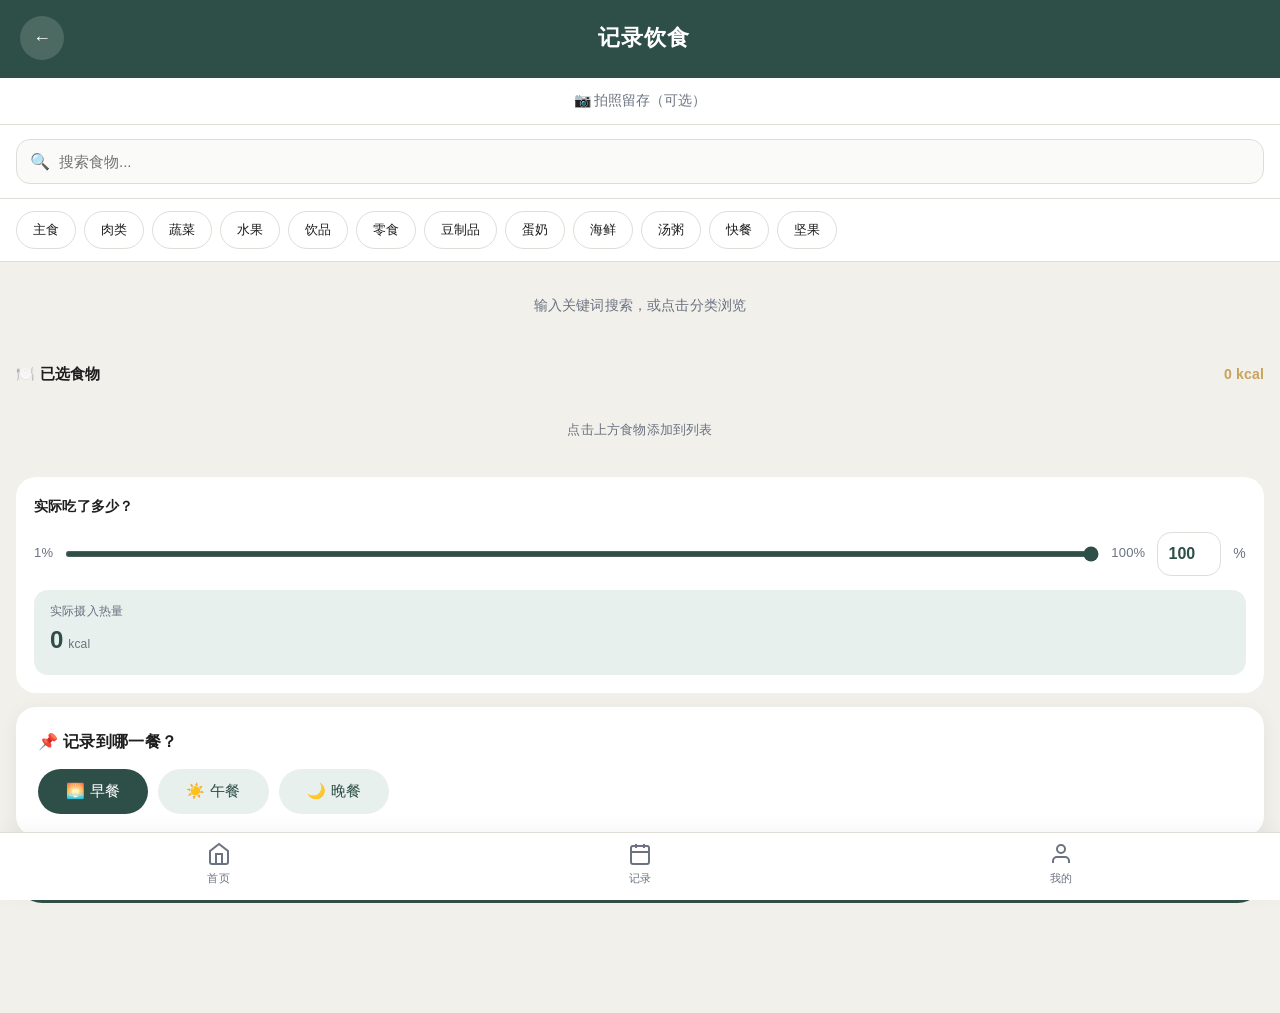
==== camera.html @ d3fd885f "feat: HealthyEats 健康饮食管理 H5 应用 - 个人档案管理（BMR/TDEE/BMI 计算） - 本地食物数据库（200+ 常见中国食物） - 每日热量与营养素追踪 - 智能饮食建" ====
<!DOCTYPE html>
<html lang="zh-CN">
<head>
  <meta charset="UTF-8">
  <meta name="viewport" content="width=device-width, initial-scale=1.0, maximum-scale=1.0, user-scalable=no">
  <title>记录饮食 - HealthyEats</title>
  <link rel="stylesheet" href="css/style.css">
</head>
<body>

<div class="top-bar">
  <div class="top-bar-row">
    <button class="back-btn" onclick="history.back()">←</button>
    <h1>记录饮食</h1>
    <div style="width:36px"></div>
  </div>
</div>

<!-- 拍照留存（折叠） -->
<button class="photo-toggle" id="photo-toggle" onclick="togglePhoto()">📷 拍照留存（可选）</button>
<div class="photo-section" id="photo-section">
  <input type="file" accept="image/jpeg,image/png,image/heic,image/heif,image/webp" capture="environment" id="camera-input" class="camera-input">
  <button class="btn btn-secondary" onclick="document.getElementById('camera-input').click()" style="min-height:44px;">选择照片</button>
  <div id="photo-preview"></div>
</div>

<!-- 搜索栏 -->
<div class="search-section">
  <div class="search-input-wrap">
    <span class="search-icon">🔍</span>
    <input type="text" id="search-input" placeholder="搜索食物..." autocomplete="off">
  </div>
</div>

<!-- 分类标签 -->
<div class="category-pills" id="category-pills"></div>

<!-- 食物搜索结果列表 -->
<div class="food-results" id="food-results"></div>

<!-- 已选食物列表 -->
<div class="selected-section" id="selected-section">
  <div class="selected-header">
    <div class="selected-title">🍽️ 已选食物</div>
    <div class="selected-total" id="selected-total">0 kcal</div>
  </div>
  <div id="selected-list">
    <div class="selected-empty">点击上方食物添加到列表</div>
  </div>
</div>

<!-- 实际摄入百分比 -->
<div class="percent-section" style="margin:14px 16px;">
  <div class="percent-title">实际吃了多少？</div>
  <div class="percent-slider-row">
    <span style="font-size:13px;color:var(--text-secondary)">1%</span>
    <input type="range" min="1" max="100" value="100" class="percent-slider" id="percent-slider">
    <span style="font-size:13px;color:var(--text-secondary)">100%</span>
    <input type="number" min="1" max="100" value="100" class="percent-input-box" id="percent-input">
    <span style="font-size:14px;color:var(--text-secondary)">%</span>
  </div>
  <div class="actual-cal-display">
    <div class="ac-label">实际摄入热量</div>
    <div><span class="ac-val" id="actual-cal-val">0</span> <span class="ac-unit">kcal</span></div>
    <div id="actual-macro-vals" style="font-size:12px;color:var(--text-secondary);margin-top:4px;"></div>
  </div>
</div>

<!-- 餐次选择 -->
<div class="card" style="margin:0 16px 14px;">
  <div class="card-title">📌 记录到哪一餐？</div>
  <div style="display:flex;gap:10px;">
    <button class="btn btn-secondary" id="btn-breakfast" onclick="selectMeal('breakfast')">🌅 早餐</button>
    <button class="btn btn-secondary" id="btn-lunch" onclick="selectMeal('lunch')">☀️ 午餐</button>
    <button class="btn btn-secondary" id="btn-dinner" onclick="selectMeal('dinner')">🌙 晚餐</button>
  </div>
</div>

<div style="padding:0 16px 20px;">
  <button class="btn btn-primary btn-full btn-lg" onclick="saveRecord()">✅ 记录到餐次</button>
</div>

<!-- 底部导航 -->
<nav class="bottom-nav">
  <a href="index.html" class="nav-item" data-page="home">
    <span class="nav-icon"><svg width="24" height="24" viewBox="0 0 24 24" fill="none" stroke="currentColor" stroke-width="2"><path d="M3 9l9-7 9 7v11a2 2 0 0 1-2 2H5a2 2 0 0 1-2-2z"/><polyline points="9 22 9 12 15 12 15 22"/></svg></span>
    <span>首页</span>
  </a>
  <a href="records.html" class="nav-item" data-page="records">
    <span class="nav-icon"><svg width="24" height="24" viewBox="0 0 24 24" fill="none" stroke="currentColor" stroke-width="2"><rect x="3" y="4" width="18" height="18" rx="2" ry="2"/><line x1="16" y1="2" x2="16" y2="6"/><line x1="8" y1="2" x2="8" y2="6"/><line x1="3" y1="10" x2="21" y2="10"/></svg></span>
    <span>记录</span>
  </a>
  <a href="profile.html" class="nav-item" data-page="profile">
    <span class="nav-icon"><svg width="24" height="24" viewBox="0 0 24 24" fill="none" stroke="currentColor" stroke-width="2"><path d="M20 21v-2a4 4 0 0 0-4-4H8a4 4 0 0 0-4 4v2"/><circle cx="12" cy="7" r="4"/></svg></span>
    <span>我的</span>
  </a>
</nav>

<script src="js/app.js"></script>
<script src="js/food-db.js"></script>
<script>
// ===== 状态 =====
let selectedFoods = [];
let currentMeal = getDefaultMealType();
let thumbnailDataUrl = '';
let activeCategory = null;

const urlParams = new URLSearchParams(location.search);
if (urlParams.get('meal')) currentMeal = urlParams.get('meal');

// ===== 拍照 =====
function togglePhoto() {
  const section = document.getElementById('photo-section');
  section.classList.toggle('show');
}

document.getElementById('camera-input').addEventListener('change', async e => {
  const file = e.target.files[0];
  if (!file) return;
  try {
    const dataUrl = await ImageUtil.compressImage(file);
    thumbnailDataUrl = await ImageUtil.makeThumbnail(dataUrl);
    document.getElementById('photo-preview').innerHTML =
      `<img src="${dataUrl}" class="photo-thumb" alt="照片">`;
  } catch (err) {
    UI.showToast(err.message);
  }
  e.target.value = '';
});

// ===== 分类标签 =====
function renderCategories() {
  const cats = FoodDB.getCategories();
  const el = document.getElementById('category-pills');
  el.innerHTML = cats.map(c =>
    `<button class="cat-pill${activeCategory === c ? ' active' : ''}" onclick="selectCategory('${c}')">${c}</button>`
  ).join('');
}

function selectCategory(cat) {
  if (activeCategory === cat) {
    activeCategory = null;
  } else {
    activeCategory = cat;
    document.getElementById('search-input').value = '';
  }
  renderCategories();
  renderFoodList();
}

// ===== 搜索 =====
const searchInput = document.getElementById('search-input');
let searchTimer = null;
searchInput.addEventListener('input', () => {
  clearTimeout(searchTimer);
  searchTimer = setTimeout(() => {
    activeCategory = null;
    renderCategories();
    renderFoodList();
  }, 150);
});

function renderFoodList() {
  const el = document.getElementById('food-results');
  const kw = searchInput.value.trim();
  let items = [];

  if (kw) {
    items = FoodDB.search(kw);
  } else if (activeCategory) {
    items = FoodDB.getByCategory(activeCategory).slice(0, 20);
  } else {
    el.innerHTML = '<div class="empty-results">输入关键词搜索，或点击分类浏览</div>';
    return;
  }

  if (items.length === 0) {
    el.innerHTML = '<div class="empty-results">未找到匹配的食物</div>';
    return;
  }

  el.innerHTML = items.map((item, idx) =>
    `<div class="food-result-item" onclick="addFood(${idx})" data-idx="${idx}">
      <div>
        <div class="food-result-name">${item.name}</div>
        <div class="food-result-meta">${item.category} · ${item.amount}${item.unit}</div>
      </div>
      <div style="display:flex;align-items:center;gap:8px;">
        <div class="food-result-cal">${item.calories} kcal</div>
        <div class="food-result-add">+</div>
      </div>
    </div>`
  ).join('');
  el._items = items;
}

// ===== 添加食物 =====
function addFood(idx) {
  const el = document.getElementById('food-results');
  const item = el._items[idx];
  if (!item) return;
  selectedFoods.push({ ...item, selectedAmount: item.amount });
  renderSelected();
  updateActualDisplay();
  UI.showToast(`已添加 ${item.name}`);
}

// ===== 已选食物列表 =====
function renderSelected() {
  const listEl = document.getElementById('selected-list');
  if (selectedFoods.length === 0) {
    listEl.innerHTML = '<div class="selected-empty">点击上方食物添加到列表</div>';
    document.getElementById('selected-total').textContent = '0 kcal';
    return;
  }

  let totalCal = 0;
  listEl.innerHTML = selectedFoods.map((f, i) => {
    const ratio = f.selectedAmount / f.amount;
    const cal = Math.round(f.calories * ratio);
    totalCal += cal;
    return `<div class="selected-item">
      <div class="selected-item-info">
        <div class="selected-item-name">${f.name}</div>
        <div class="selected-item-cal">${cal} kcal · 蛋白${(f.protein * ratio).toFixed(1)}g</div>
      </div>
      <div class="selected-item-amount">
        <input type="number" value="${f.selectedAmount}" min="1" max="9999"
          onchange="updateAmount(${i}, this.value)" onclick="event.stopPropagation()">
        <span class="unit">${f.unit}</span>
      </div>
      <button class="selected-item-del" onclick="removeFood(${i})">✕</button>
    </div>`;
  }).join('');
  document.getElementById('selected-total').textContent = totalCal + ' kcal';
}

function updateAmount(index, val) {
  const amount = Math.max(1, parseInt(val) || 1);
  selectedFoods[index].selectedAmount = amount;
  renderSelected();
  updateActualDisplay();
}

function removeFood(index) {
  selectedFoods.splice(index, 1);
  renderSelected();
  updateActualDisplay();
}

// ===== 计算总营养 =====
function calcTotalNutrition() {
  const totals = { calories: 0, protein: 0, carbs: 0, fat: 0, fiber: 0 };
  selectedFoods.forEach(f => {
    const ratio = f.selectedAmount / f.amount;
    totals.calories += f.calories * ratio;
    totals.protein += f.protein * ratio;
    totals.carbs += f.carbs * ratio;
    totals.fat += f.fat * ratio;
    totals.fiber += f.fiber * ratio;
  });
  return {
    calories: Math.round(totals.calories),
    protein: Math.round(totals.protein * 10) / 10,
    carbs: Math.round(totals.carbs * 10) / 10,
    fat: Math.round(totals.fat * 10) / 10,
    fiber: Math.round(totals.fiber * 10) / 10
  };
}

// ===== 百分比联动 =====
const slider = document.getElementById('percent-slider');
const percentInput = document.getElementById('percent-input');

function updateActualDisplay() {
  const total = calcTotalNutrition();
  const pct = Math.max(1, Math.min(100, parseInt(percentInput.value) || 100));
  const actual = IntakeCalc.calcActual(total, pct);
  document.getElementById('actual-cal-val').textContent = actual.calories;
  document.getElementById('actual-macro-vals').textContent =
    `碳水 ${actual.carbs}g · 蛋白质 ${actual.protein}g · 脂肪 ${actual.fat}g · 纤维 ${actual.fiber}g`;
}

slider.addEventListener('input', () => { percentInput.value = slider.value; updateActualDisplay(); });
percentInput.addEventListener('input', () => {
  let v = parseInt(percentInput.value) || 1;
  v = Math.max(1, Math.min(100, v));
  slider.value = v; percentInput.value = v;
  updateActualDisplay();
});

// ===== 餐次选择 =====
function selectMeal(meal) {
  currentMeal = meal;
  ['breakfast','lunch','dinner'].forEach(m => {
    document.getElementById('btn-'+m).className = 'btn ' + (m === meal ? 'btn-primary' : 'btn-secondary');
  });
}
selectMeal(currentMeal);

// ===== 保存记录 =====
function saveRecord() {
  if (selectedFoods.length === 0) { UI.showToast('请先添加食物'); return; }

  const total = calcTotalNutrition();
  const pct = Math.max(1, Math.min(100, parseInt(percentInput.value) || 100));
  const actual = IntakeCalc.calcActual(total, pct);

  const foods = selectedFoods.map(f => {
    const ratio = f.selectedAmount / f.amount;
    return {
      name: f.name,
      amount: f.selectedAmount,
      unit: f.unit,
      calories: Math.round(f.calories * ratio),
      protein: Math.round(f.protein * ratio * 10) / 10,
      carbs: Math.round(f.carbs * ratio * 10) / 10,
      fat: Math.round(f.fat * ratio * 10) / 10,
      fiber: Math.round(f.fiber * ratio * 10) / 10
    };
  });

  const record = {
    date: DateUtil.today(),
    mealType: currentMeal,
    foods: foods,
    estimatedCalories: total.calories,
    intakePercent: pct,
    actualCalories: actual.calories,
    actualNutrition: { carbs: actual.carbs, protein: actual.protein, fat: actual.fat, fiber: actual.fiber },
    imagePreview: thumbnailDataUrl,
    timestamp: new Date().toISOString()
  };

  DietLog.addRecord(record);
  UI.showToast(`已记录到${MEAL_NAMES[currentMeal]}！`);
  setTimeout(() => location.href = 'index.html', 1200);
}

// ===== 初始化 =====
renderCategories();
renderFoodList();
</script>
</body>
</html>
---- css/style.css ----
/* ===== CSS 变量 — Starbucks-inspired ===== */
:root {
  --primary: #2D4F47;
  --primary-dark: #1E3932;
  --primary-light: #E8F0ED;
  --accent: #CBA258;
  --accent-light: #F5EFE3;
  --secondary: #CBA258;
  --danger: #C0392B;
  --warning: #E67E22;
  --text-primary: #1E1E1E;
  --text-secondary: #6B7280;
  --bg: #F1F0EB;
  --card: #EDEBE9;
  --card-white: #FFFFFF;
  --border: #E0DDD8;
  --shadow: 0 4px 20px rgba(0,0,0,0.06);
  --radius: 20px;
  --radius-sm: 14px;
}

/* ===== 重置 ===== */
* { margin: 0; padding: 0; box-sizing: border-box; -webkit-tap-highlight-color: transparent; }
html { font-size: 16px; }
body {
  font-family: -apple-system, BlinkMacSystemFont, 'PingFang SC', 'Helvetica Neue', sans-serif;
  background: var(--bg);
  color: var(--text-primary);
  min-height: 100vh;
  padding-bottom: 90px;
  overflow-x: hidden;
  max-width: 100vw;
  font-weight: 300;
  letter-spacing: 0.2px;
  line-height: 1.6;
}

/* ===== 顶部导航 ===== */
.top-bar {
  background: var(--primary);
  color: #fff;
  padding: 16px 20px 18px;
  position: sticky;
  top: 0;
  z-index: 100;
}
.top-bar-row { display: flex; align-items: center; justify-content: space-between; }
.top-bar h1 { font-size: 22px; font-weight: 600; letter-spacing: 1px; }
.top-bar .subtitle { font-size: 12px; opacity: 0.75; margin-top: 3px; font-weight: 300; letter-spacing: 0.5px; }
.back-btn {
  background: rgba(255,255,255,0.15);
  border: none; border-radius: 50%;
  width: 40px; height: 40px;
  display: flex; align-items: center; justify-content: center;
  cursor: pointer; color: #fff; font-size: 18px;
  min-width: 44px; min-height: 44px;
  transition: background 0.2s;
}
.back-btn:active { background: rgba(255,255,255,0.25); }

/* ===== 底部导航 ===== */
.bottom-nav {
  position: fixed; bottom: 0; left: 0; right: 0;
  background: #fff;
  border-top: 1px solid var(--border);
  display: flex; align-items: flex-end; justify-content: space-around;
  z-index: 100;
  padding: 0 8px;
  box-shadow: 0 -4px 20px rgba(0,0,0,0.04);
  height: 68px;
}
.nav-item {
  flex: 1; display: flex; flex-direction: column;
  align-items: center; justify-content: center;
  padding: 10px 0 12px; text-decoration: none;
  color: var(--text-secondary); font-size: 11px; gap: 4px;
  transition: color 0.2s; min-height: 56px;
  border: none; background: none; cursor: pointer;
  font-weight: 400; letter-spacing: 0.3px;
}
.nav-item.active { color: var(--primary); font-weight: 500; }
.nav-item .nav-icon { display: flex; align-items: center; justify-content: center; height: 24px; }
.nav-item .nav-icon svg { width: 24px; height: 24px; }
/* ===== Floating Action Button ===== */
.fab {
  position: fixed;
  right: 20px;
  bottom: 90px;
  width: 56px;
  height: 56px;
  border-radius: 50%;
  background: var(--primary);
  color: #fff;
  display: flex;
  align-items: center;
  justify-content: center;
  box-shadow: 0 6px 24px rgba(45,79,71,0.35);
  z-index: 99;
  text-decoration: none;
  transition: transform 0.2s, box-shadow 0.2s;
}
.fab:hover { transform: scale(1.05); box-shadow: 0 8px 28px rgba(45,79,71,0.45); }
.fab:active { transform: scale(0.95); }
.fab svg { fill: #fff; width: 24px; height: 24px; }

/* ===== Disabled form inputs ===== */
.form-input:disabled,
.form-input[disabled] {
  opacity: 0.8;
  background: #F5F4F1;
  cursor: default;
  border-color: var(--border);
}
.form-input:disabled:focus,
.form-input[disabled]:focus {
  border-color: var(--border);
  background: #F5F4F1;
}

/* ===== 卡片 ===== */
.card {
  background: var(--card-white);
  border-radius: var(--radius);
  padding: 22px;
  box-shadow: var(--shadow);
  margin: 14px 16px;
}
.card-title {
  font-size: 16px; font-weight: 600; margin-bottom: 14px;
  display: flex; align-items: center; gap: 8px;
  letter-spacing: 0.3px;
}

/* ===== 今日热量总览卡片 ===== */
.calorie-overview {
  background: var(--primary);
  border-radius: var(--radius);
  padding: 24px;
  margin: 14px 16px;
  color: #fff;
  box-shadow: 0 8px 32px rgba(30,57,50,0.25);
}
.calorie-overview-title {
  font-size: 14px; opacity: 0.8; margin-bottom: 16px;
  font-weight: 400; letter-spacing: 0.5px;
}
.calorie-three-row { display: flex; justify-content: space-around; margin-bottom: 20px; }
.calorie-cell { text-align: center; }
.calorie-cell .c-val { font-size: 30px; font-weight: 700; line-height: 1; }
.calorie-cell .c-val.over { color: var(--accent); }
.calorie-cell .c-label { font-size: 11px; opacity: 0.7; margin-top: 6px; font-weight: 300; }
.calorie-divider { width: 1px; background: rgba(255,255,255,0.2); }
.calorie-progress-wrap {
  background: rgba(255,255,255,0.15);
  border-radius: 8px; height: 8px; overflow: hidden;
}
.calorie-progress-fill {
  height: 100%; border-radius: 8px;
  background: var(--accent); transition: width 0.5s ease;
}
.calorie-progress-label {
  display: flex; justify-content: space-between;
  font-size: 11px; opacity: 0.7; margin-top: 8px; font-weight: 300;
}

/* ===== 营养素三维行 ===== */
.macro-overview { margin-top: 16px; }
.macro-row {
  display: flex; align-items: center; gap: 12px;
  padding: 10px 0; border-bottom: 1px solid rgba(255,255,255,0.1);
}
.macro-row:last-child { border-bottom: none; }
.macro-name { font-size: 13px; opacity: 0.85; width: 44px; flex-shrink: 0; font-weight: 400; }
.macro-bars { flex: 1; }
.macro-bar-bg { background: rgba(255,255,255,0.15); border-radius: 4px; height: 6px; overflow: hidden; }
.macro-bar-fill { height: 100%; border-radius: 4px; background: var(--accent); transition: width 0.5s; }
.macro-vals { font-size: 11px; opacity: 0.75; display: flex; gap: 8px; margin-top: 4px; font-weight: 300; }
.macro-remain { color: #A8E6CF; }
.macro-remain.over { color: var(--accent); }

/* ===== 餐次卡片 ===== */
.meal-card {
  background: var(--card-white);
  border-radius: var(--radius);
  padding: 18px 20px;
  margin: 0 16px 12px;
  box-shadow: var(--shadow);
}
.meal-card-header {
  display: flex; justify-content: space-between; align-items: center; margin-bottom: 12px;
}
.meal-card-title { font-size: 16px; font-weight: 600; display: flex; align-items: center; gap: 8px; }
.meal-card-cal { font-size: 13px; color: var(--accent); font-weight: 500; }
.meal-progress-row { display: flex; align-items: center; gap: 8px; margin-bottom: 8px; }
.meal-progress-row:last-child { margin-bottom: 0; }
.m-label { font-size: 12px; color: var(--text-secondary); width: 36px; flex-shrink: 0; }
.progress-bar { flex: 1; height: 6px; background: #F0EDE8; border-radius: 4px; overflow: hidden; }
.progress-fill { height: 100%; border-radius: 4px; transition: width 0.5s; }
.m-val { font-size: 11px; color: var(--text-secondary); width: 68px; text-align: right; flex-shrink: 0; }
.meal-add-btn {
  width: 100%; margin-top: 12px; padding: 11px;
  background: var(--primary-light); color: var(--primary);
  border: none; border-radius: 24px;
  font-size: 13px; font-weight: 500; cursor: pointer;
  min-height: 44px; display: flex; align-items: center; justify-content: center; gap: 6px;
  transition: background 0.2s;
}
.meal-add-btn:active { background: #D4E8E0; }

/* ===== 按钮 ===== */
.btn {
  display: inline-flex; align-items: center; justify-content: center; gap: 8px;
  border: none; border-radius: 24px;
  padding: 13px 28px; font-size: 15px; font-weight: 500;
  cursor: pointer; transition: all 0.2s; text-decoration: none;
  min-height: 44px; letter-spacing: 0.3px;
}
.btn-primary { background: var(--primary); color: #fff; }
.btn-primary:active { background: var(--primary-dark); transform: scale(0.98); }
.btn-secondary { background: var(--primary-light); color: var(--primary); }
.btn-secondary:active { background: #D4E8E0; }
.btn-danger { background: #FEE2E2; color: var(--danger); }
.btn-outline { background: none; border: 1.5px solid var(--primary); color: var(--primary); }
.btn-full { width: 100%; }
.btn-lg { padding: 16px 28px; font-size: 16px; border-radius: 28px; }

/* ===== 表单 ===== */
.form-group { margin-bottom: 18px; }
.form-label { font-size: 14px; color: var(--text-secondary); margin-bottom: 8px; display: block; font-weight: 400; }
.form-input {
  width: 100%; border: 1.5px solid var(--border);
  border-radius: var(--radius-sm); padding: 13px 16px;
  font-size: 15px; color: var(--text-primary); background: #FAFAF8;
  outline: none; transition: border-color 0.2s; min-height: 44px;
}
.form-input:focus { border-color: var(--primary); background: #fff; }
.form-error { font-size: 12px; color: var(--danger); margin-top: 4px; display: none; }
.form-error.show { display: block; }
.form-row { display: flex; gap: 12px; }
.form-row .form-group { flex: 1; }
select.form-input {
  appearance: none;
  background-image: url("data:image/svg+xml,%3Csvg xmlns='http://www.w3.org/2000/svg' width='12' height='8' viewBox='0 0 12 8'%3E%3Cpath d='M1 1l5 5 5-5' stroke='%236B7280' fill='none' stroke-width='1.5'/%3E%3C/svg%3E");
  background-repeat: no-repeat; background-position: right 16px center;
  background-color: #FAFAF8;
}

/* ===== 标签 ===== */
.tag { display: inline-flex; align-items: center; padding: 4px 12px; border-radius: 20px; font-size: 12px; font-weight: 500; }
.tag-green { background: var(--primary-light); color: var(--primary); }
.tag-orange { background: var(--accent-light); color: #8B6914; }
.tag-red { background: #FEE2E2; color: var(--danger); }
.tag-blue { background: #E3F2FD; color: #1976D2; }

/* ===== 空状态 ===== */
.empty-state { display: flex; flex-direction: column; align-items: center; padding: 50px 20px; color: var(--text-secondary); gap: 12px; }
.empty-icon { font-size: 48px; }
.empty-state p { font-size: 14px; text-align: center; line-height: 1.6; }

/* ===== 分割线 ===== */
.divider { height: 1px; background: var(--border); margin: 16px 0; }

/* ===== 百分比输入 ===== */
.percent-section { background: var(--card-white); border-radius: var(--radius); padding: 18px; margin-bottom: 14px; }
.percent-title { font-size: 14px; font-weight: 600; margin-bottom: 14px; }
.percent-slider-row { display: flex; align-items: center; gap: 12px; }
.percent-slider { flex: 1; height: 6px; accent-color: var(--primary); }
.percent-input-box {
  width: 64px; text-align: center; border: 1.5px solid var(--border);
  border-radius: var(--radius-sm); padding: 8px 4px; font-size: 16px; font-weight: 600;
  color: var(--primary); min-height: 44px;
}
.actual-cal-display {
  margin-top: 14px; padding: 12px 16px;
  background: var(--primary-light); border-radius: var(--radius-sm);
}
.actual-cal-display .ac-label { font-size: 12px; color: var(--text-secondary); }
.actual-cal-display .ac-val { font-size: 24px; font-weight: 700; color: var(--primary); }
.actual-cal-display .ac-unit { font-size: 12px; color: var(--text-secondary); }

/* ===== 记录条目 ===== */
.record-item {
  background: var(--card-white); margin: 0 16px 10px; border-radius: var(--radius);
  padding: 16px; display: flex; gap: 12px; box-shadow: var(--shadow);
}
.record-thumb {
  width: 56px; height: 56px; border-radius: 14px; object-fit: cover;
  background: var(--primary-light); flex-shrink: 0;
  display: flex; align-items: center; justify-content: center;
  font-size: 24px; overflow: hidden;
}
.record-thumb img { width: 100%; height: 100%; object-fit: cover; }
.record-info { flex: 1; }
.record-name { font-size: 14px; font-weight: 600; margin-bottom: 4px; }
.record-meta { font-size: 12px; color: var(--text-secondary); display: flex; gap: 8px; flex-wrap: wrap; }
.record-cals { font-size: 13px; margin-top: 5px; }
.record-est { color: var(--text-secondary); }
.record-actual { color: var(--accent); font-weight: 600; }
.record-del {
  color: #CCC; font-size: 18px; cursor: pointer; padding: 8px;
  border: none; background: none;
  min-width: 44px; min-height: 44px;
  display: flex; align-items: center; justify-content: center;
}

/* ===== 日期标题行 ===== */
.day-header {
  display: flex; align-items: center; justify-content: space-between;
  padding: 14px 16px 8px; background: var(--bg);
}
.day-header-date { font-size: 14px; font-weight: 600; color: var(--text-secondary); }
.day-header-stats { display: flex; gap: 8px; align-items: center; font-size: 12px; }
.diff-positive { color: var(--primary); font-weight: 600; }
.diff-negative { color: var(--danger); font-weight: 600; }

/* ===== 周视图 ===== */
.week-row {
  background: var(--card-white); margin: 0 16px 10px; border-radius: var(--radius);
  padding: 16px; box-shadow: var(--shadow); cursor: pointer;
}
.week-row-header { display: flex; justify-content: space-between; align-items: center; }
.week-row-date { font-size: 14px; font-weight: 600; }
.week-row-summary { font-size: 13px; color: var(--text-secondary); }
.week-row-diff { font-size: 13px; font-weight: 600; }
.week-row-detail { display: none; margin-top: 12px; padding-top: 12px; border-top: 1px solid var(--border); }
.week-row.expanded .week-row-detail { display: block; }

/* ===== Tab 切换 ===== */
.tab-bar { display: flex; background: var(--card-white); border-bottom: 1px solid var(--border); }
.tab-btn {
  flex: 1; padding: 14px; font-size: 14px; font-weight: 500;
  border: none; background: none; cursor: pointer;
  color: var(--text-secondary); border-bottom: 2px solid transparent;
  min-height: 44px; transition: all 0.2s;
}
.tab-btn.active { color: var(--primary); border-bottom-color: var(--primary); }

/* ===== 档案页 ===== */
.profile-hero { text-align: center; padding: 24px 0 14px; }
/* .profile-avatar styles moved to bottom of file */
.stat-grid { display: grid; grid-template-columns: repeat(3, 1fr); gap: 10px; margin-bottom: 16px; }
.stat-item {
  background: var(--primary-light); border-radius: var(--radius-sm);
  padding: 14px 8px; text-align: center;
}
.stat-value { font-size: 22px; font-weight: 700; color: var(--primary); }
.stat-unit { font-size: 11px; color: var(--text-secondary); }
.stat-label { font-size: 12px; color: var(--text-secondary); margin-top: 4px; }
.bmi-bar-container {
  position: relative; height: 10px; border-radius: 5px;
  background: linear-gradient(to right, #4ECDC4 0%, #96CEB4 30%, #FFEAA7 60%, #FD79A8 80%, #E84393 100%);
  margin: 10px 0 20px;
}
.bmi-indicator {
  position: absolute; top: -5px; width: 20px; height: 20px;
  border-radius: 50%; background: #fff;
  border: 3px solid var(--text-primary);
  transform: translateX(-50%); transition: left 0.5s;
}
.bmi-labels { display: flex; justify-content: space-between; font-size: 11px; color: var(--text-secondary); }

/* ===== 建议区块 ===== */
.advice-section {
  background: var(--card-white);
  border-radius: var(--radius);
  padding: 20px 22px;
  margin: 14px 16px;
  box-shadow: var(--shadow);
}
.advice-section-title {
  font-size: 16px; font-weight: 600; margin-bottom: 14px;
  display: flex; align-items: center; gap: 8px;
}
.advice-item { display: flex; gap: 12px; padding: 14px 0; border-bottom: 1px solid var(--border); }
.advice-item:last-child { border-bottom: none; }
.advice-icon { font-size: 22px; flex-shrink: 0; }
.advice-title { font-size: 14px; font-weight: 600; margin-bottom: 4px; }
.advice-desc { font-size: 13px; color: var(--text-secondary); line-height: 1.6; }

/* ===== Camera page specific ===== */
.photo-toggle {
  display: flex; align-items: center; justify-content: center; gap: 8px;
  padding: 14px 16px; background: var(--card-white); border: none; width: 100%;
  font-size: 14px; color: var(--text-secondary); cursor: pointer;
  border-bottom: 1px solid var(--border); min-height: 44px;
}
.photo-section { display: none; background: var(--primary); padding: 14px; text-align: center; }
.photo-section.show { display: block; }
.photo-thumb { max-width: 120px; max-height: 120px; border-radius: 12px; margin-top: 8px; }
.search-section { padding: 14px 16px; background: var(--card-white); border-bottom: 1px solid var(--border); }
.search-input-wrap { position: relative; }
.search-input-wrap input {
  width: 100%; border: 1.5px solid var(--border); border-radius: var(--radius-sm);
  padding: 13px 16px 13px 42px; font-size: 15px; outline: none;
  min-height: 44px; background: #FAFAF8;
}
.search-input-wrap input:focus { border-color: var(--primary); background: #fff; }
.search-input-wrap .search-icon {
  position: absolute; left: 14px; top: 50%; transform: translateY(-50%);
  font-size: 16px; color: var(--text-secondary);
}

.category-pills {
  display: flex; gap: 8px; overflow-x: auto;
  padding: 12px 16px; background: var(--card-white);
  border-bottom: 1px solid var(--border); -webkit-overflow-scrolling: touch;
}
.category-pills::-webkit-scrollbar { display: none; }
.cat-pill {
  flex-shrink: 0; padding: 9px 16px; border-radius: 24px;
  font-size: 13px; border: 1.5px solid var(--border);
  background: var(--card-white); color: var(--text-primary);
  cursor: pointer; min-height: 36px; white-space: nowrap; transition: all 0.2s;
}
.cat-pill.active { background: var(--primary); color: #fff; border-color: var(--primary); }
.food-results { max-height: 260px; overflow-y: auto; -webkit-overflow-scrolling: touch; }
.food-result-item {
  display: flex; align-items: center; justify-content: space-between;
  padding: 14px 16px; border-bottom: 1px solid var(--border);
  cursor: pointer; min-height: 48px; transition: background 0.15s;
}
.food-result-item:active { background: var(--primary-light); }
.food-result-name { font-size: 14px; font-weight: 500; }
.food-result-meta { font-size: 12px; color: var(--text-secondary); margin-top: 3px; }
.food-result-cal { font-size: 13px; color: var(--accent); font-weight: 600; }
.food-result-add { font-size: 22px; color: var(--primary); padding: 4px; font-weight: 300; }
.selected-section { padding: 0 16px; margin-top: 14px; }
.selected-header { display: flex; justify-content: space-between; align-items: center; margin-bottom: 12px; }
.selected-title { font-size: 15px; font-weight: 600; }
.selected-total { font-size: 14px; color: var(--accent); font-weight: 600; }
.selected-item {
  display: flex; align-items: center; gap: 10px;
  padding: 12px 0; border-bottom: 1px solid var(--border);
}
.selected-item:last-child { border-bottom: none; }
.selected-item-info { flex: 1; }
.selected-item-name { font-size: 14px; font-weight: 500; }
.selected-item-cal { font-size: 12px; color: var(--accent); margin-top: 3px; }
.selected-item-amount { display: flex; align-items: center; gap: 4px; }
.selected-item-amount input {
  width: 56px; text-align: center; border: 1.5px solid var(--border);
  border-radius: 8px; padding: 6px 4px; font-size: 14px; min-height: 36px;
}
.selected-item-amount .unit { font-size: 12px; color: var(--text-secondary); }
.selected-item-del {
  color: #CCC; font-size: 16px; padding: 8px; border: none; background: none;
  cursor: pointer; min-width: 44px; min-height: 44px;
  display: flex; align-items: center; justify-content: center;
}
.empty-results { text-align: center; padding: 32px 20px; color: var(--text-secondary); font-size: 14px; }
.selected-empty { text-align: center; padding: 22px; color: var(--text-secondary); font-size: 13px; }

/* ===== 加载 ===== */
.loading-overlay {
  position: fixed; inset: 0; background: rgba(0,0,0,0.5);
  display: none; flex-direction: column; align-items: center; justify-content: center;
  z-index: 999; gap: 14px; color: #fff;
}
.spinner {
  width: 44px; height: 44px;
  border: 4px solid rgba(255,255,255,0.3);
  border-top-color: #fff; border-radius: 50%;
  animation: spin 0.8s linear infinite;
}
@keyframes spin { to { transform: rotate(360deg); } }
.loading-text { font-size: 15px; }

/* ===== Toast ===== */
.toast {
  position: fixed; bottom: 110px; left: 50%;
  transform: translateX(-50%) translateY(20px);
  background: rgba(30,57,50,0.92); color: #fff;
  padding: 12px 24px; border-radius: 24px;
  font-size: 14px; opacity: 0; transition: all 0.3s;
  z-index: 1000; white-space: nowrap; pointer-events: none;
}
.toast.show { opacity: 1; transform: translateX(-50%) translateY(0); }

/* ===== 弹窗确认 ===== */
.modal-overlay {
  position: fixed; inset: 0; background: rgba(0,0,0,0.45);
  z-index: 998; display: none; align-items: flex-end;
}
.modal-overlay.show { display: flex; }
.modal-sheet {
  background: #fff; border-radius: 24px 24px 0 0;
  padding: 28px 22px; width: 100%;
}
.modal-title { font-size: 17px; font-weight: 600; text-align: center; margin-bottom: 10px; }
.modal-desc { font-size: 14px; color: var(--text-secondary); text-align: center; margin-bottom: 22px; }
.modal-actions { display: flex; gap: 12px; }
.modal-actions .btn { flex: 1; }

/* ===== 设置 ===== */
.settings-list {
  background: var(--card-white); border-radius: var(--radius);
  overflow: hidden; margin: 14px 16px; box-shadow: var(--shadow);
}
.settings-item {
  display: flex; align-items: center; justify-content: space-between;
  padding: 18px; border-bottom: 1px solid var(--border); min-height: 54px;
}
.settings-item:last-child { border-bottom: none; }
.settings-label { font-size: 15px; }
.settings-val { font-size: 13px; color: var(--text-secondary); }

/* ===== 响应式 ===== */
@media (max-width: 360px) {
  .calorie-cell .c-val { font-size: 24px; }
  .stat-value { font-size: 18px; }
}

/* ===== Camera input hidden ===== */
.camera-input { display: none; }

/* ===== Profile Read View ===== */
.profile-info-row {
  display: flex;
  justify-content: space-between;
  align-items: center;
  padding: 14px 0;
  border-bottom: 1px solid var(--border);
}
.profile-info-row:last-child { border-bottom: none; }
.profile-info-label { font-size: 14px; color: var(--text-secondary); }
.profile-info-value { font-size: 15px; font-weight: 500; color: var(--text-primary); }

/* ===== Avatar ===== */
.profile-avatar {
  width: 86px; height: 86px; border-radius: 50%;
  overflow: hidden;
  background: var(--primary-light);
  display: flex; align-items: center; justify-content: center;
  font-size: 36px; margin: 0 auto 12px;
  border: 3px solid var(--primary);
  position: relative;
}
.profile-avatar img {
  width: 100%; height: 100%; object-fit: cover;
}
.avatar-edit-badge {
  position: absolute;
  bottom: 0; right: 0;
  width: 28px; height: 28px;
  background: var(--primary);
  border-radius: 50%;
  display: flex; align-items: center; justify-content: center;
  border: 2px solid #fff;
  cursor: pointer;
}
.avatar-edit-badge svg { width: 14px; height: 14px; fill: #fff; }

/* ===== Crop Overlay ===== */
.crop-overlay {
  position: fixed; inset: 0; z-index: 999;
  background: rgba(0,0,0,0.9);
  display: flex; flex-direction: column;
  align-items: center; justify-content: center;
  gap: 16px;
}
.crop-container {
  width: 280px; height: 280px;
  position: relative; overflow: hidden;
  border-radius: 50%;
  border: 3px solid #fff;
}
.crop-container img {
  position: absolute;
  cursor: grab;
  user-select: none;
  -webkit-user-drag: none;
}
.crop-container img:active { cursor: grabbing; }
.crop-zoom { width: 200px; accent-color: #fff; }
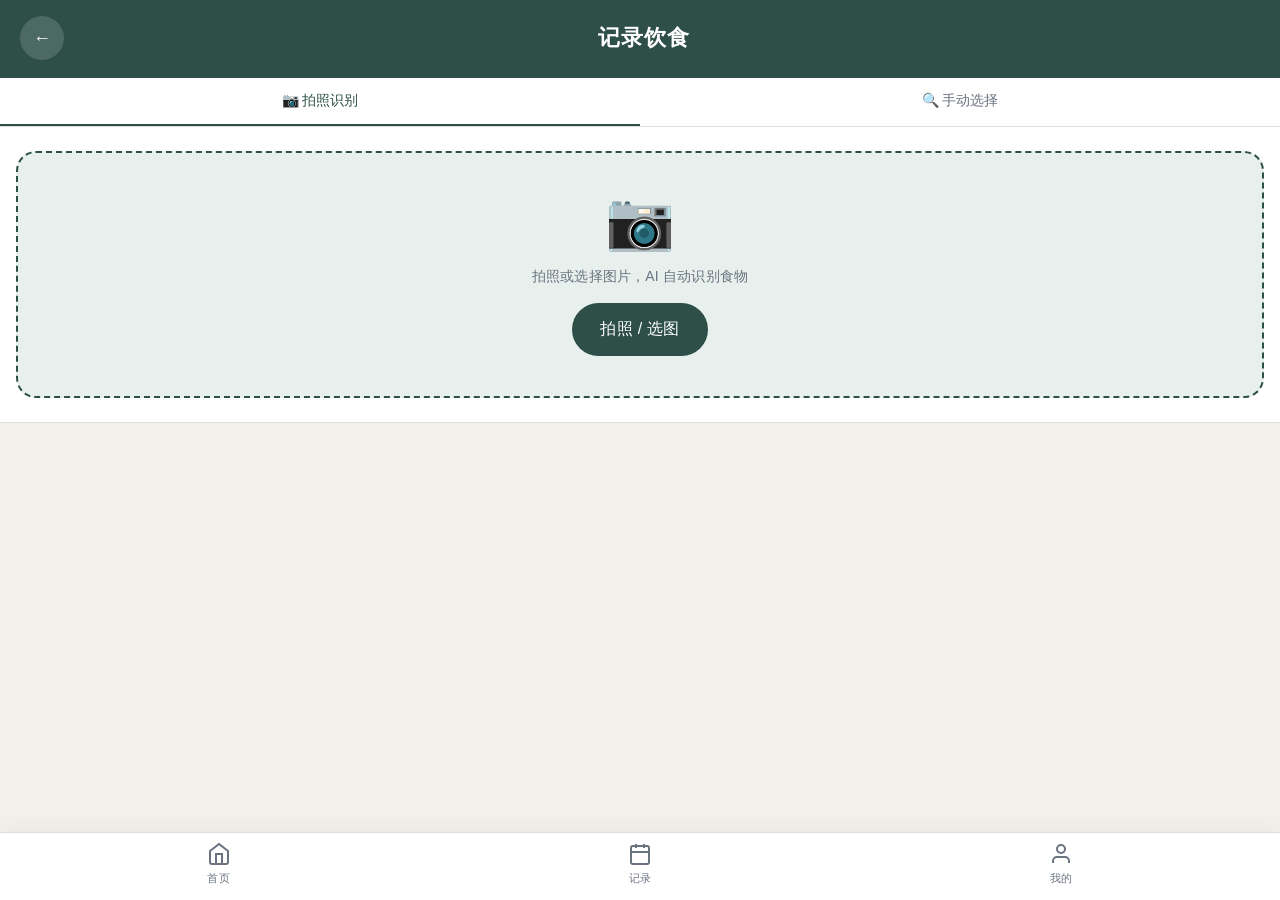
==== commit 84307bfa: "feat: AI 拍照识别食物 + UI 优化 - 新增通义千问视觉模型拍照识别食物功能（主入口） - 记录饮食页面改为双Tab：拍照识别(主) + 手动选择(副) - 餐次选择按钮防折行优化 - 移" ====
--- a/camera.html
+++ b/camera.html
@@ -16,68 +16,132 @@
   </div>
 </div>
 
-<!-- 拍照留存（折叠） -->
-<button class="photo-toggle" id="photo-toggle" onclick="togglePhoto()">📷 拍照留存（可选）</button>
-<div class="photo-section" id="photo-section">
-  <input type="file" accept="image/jpeg,image/png,image/heic,image/heif,image/webp" capture="environment" id="camera-input" class="camera-input">
-  <button class="btn btn-secondary" onclick="document.getElementById('camera-input').click()" style="min-height:44px;">选择照片</button>
-  <div id="photo-preview"></div>
+<!-- Tab 切换 -->
+<div class="tab-bar">
+  <button class="tab-btn active" id="tab-photo" onclick="switchTab('photo')">📷 拍照识别</button>
+  <button class="tab-btn" id="tab-manual" onclick="switchTab('manual')">🔍 手动选择</button>
 </div>
 
-<!-- 搜索栏 -->
-<div class="search-section">
-  <div class="search-input-wrap">
-    <span class="search-icon">🔍</span>
-    <input type="text" id="search-input" placeholder="搜索食物..." autocomplete="off">
+<!-- ============ Tab 1: 拍照识别 ============ -->
+<div id="panel-photo">
+  <!-- 拍照区域 -->
+  <div class="ai-photo-area" id="ai-photo-area">
+    <input type="file" accept="image/jpeg,image/png,image/heic,image/heif,image/webp" capture="environment" id="ai-camera-input" class="camera-input">
+    <div class="ai-photo-placeholder" id="ai-photo-placeholder">
+      <div class="ai-photo-icon">📷</div>
+      <div class="ai-photo-hint">拍照或选择图片，AI 自动识别食物</div>
+      <button class="btn btn-primary btn-lg" onclick="document.getElementById('ai-camera-input').click()">拍照 / 选图</button>
+    </div>
+    <div class="ai-photo-preview" id="ai-photo-preview" style="display:none;">
+      <img id="ai-preview-img" src="" alt="预览">
+      <div class="ai-photo-actions">
+        <button class="btn btn-secondary" onclick="document.getElementById('ai-camera-input').click()">重新选择</button>
+        <button class="btn btn-primary" id="btn-recognize" onclick="startRecognize()">🔍 开始识别</button>
+      </div>
+    </div>
+  </div>
+
+  <!-- 识别结果 -->
+  <div id="ai-results" style="display:none;">
+    <div class="card" style="margin:14px 16px;">
+      <div class="card-title">🍽️ 识别结果</div>
+      <div id="ai-description" style="font-size:13px;color:var(--text-secondary);margin-bottom:12px;"></div>
+      <div id="ai-food-list"></div>
+      <div class="divider"></div>
+      <div id="ai-nutrition-summary"></div>
+    </div>
+
+    <!-- 百分比 -->
+    <div class="percent-section" style="margin:14px 16px;">
+      <div class="percent-title">实际吃了多少？</div>
+      <div class="percent-slider-row">
+        <span style="font-size:13px;color:var(--text-secondary)">1%</span>
+        <input type="range" min="1" max="100" value="100" class="percent-slider" id="ai-percent-slider">
+        <span style="font-size:13px;color:var(--text-secondary)">100%</span>
+        <input type="number" min="1" max="100" value="100" class="percent-input-box" id="ai-percent-input">
+        <span style="font-size:14px;color:var(--text-secondary)">%</span>
+      </div>
+      <div class="actual-cal-display">
+        <div class="ac-label">实际摄入热量</div>
+        <div><span class="ac-val" id="ai-actual-cal">0</span> <span class="ac-unit">kcal</span></div>
+        <div id="ai-actual-macros" style="font-size:12px;color:var(--text-secondary);margin-top:4px;"></div>
+      </div>
+    </div>
+
+    <!-- 餐次选择 -->
+    <div class="card" style="margin:0 16px 14px;">
+      <div class="card-title">📌 记录到哪一餐？</div>
+      <div style="display:flex;gap:8px;flex-wrap:nowrap;">
+        <button class="btn btn-secondary" id="ai-btn-breakfast" style="flex:1;padding:12px 8px;font-size:14px;white-space:nowrap;" onclick="selectAIMeal('breakfast')">🌅 早餐</button>
+        <button class="btn btn-secondary" id="ai-btn-lunch" style="flex:1;padding:12px 8px;font-size:14px;white-space:nowrap;" onclick="selectAIMeal('lunch')">☀️ 午餐</button>
+        <button class="btn btn-secondary" id="ai-btn-dinner" style="flex:1;padding:12px 8px;font-size:14px;white-space:nowrap;" onclick="selectAIMeal('dinner')">🌙 晚餐</button>
+      </div>
+    </div>
+
+    <div style="padding:0 16px 20px;">
+      <button class="btn btn-primary btn-full btn-lg" onclick="saveAIRecord()">✅ 记录到餐次</button>
+    </div>
   </div>
 </div>
 
-<!-- 分类标签 -->
-<div class="category-pills" id="category-pills"></div>
-
-<!-- 食物搜索结果列表 -->
-<div class="food-results" id="food-results"></div>
-
-<!-- 已选食物列表 -->
-<div class="selected-section" id="selected-section">
-  <div class="selected-header">
-    <div class="selected-title">🍽️ 已选食物</div>
-    <div class="selected-total" id="selected-total">0 kcal</div>
-  </div>
-  <div id="selected-list">
-    <div class="selected-empty">点击上方食物添加到列表</div>
-  </div>
-</div>
-
-<!-- 实际摄入百分比 -->
-<div class="percent-section" style="margin:14px 16px;">
-  <div class="percent-title">实际吃了多少？</div>
-  <div class="percent-slider-row">
-    <span style="font-size:13px;color:var(--text-secondary)">1%</span>
-    <input type="range" min="1" max="100" value="100" class="percent-slider" id="percent-slider">
-    <span style="font-size:13px;color:var(--text-secondary)">100%</span>
-    <input type="number" min="1" max="100" value="100" class="percent-input-box" id="percent-input">
-    <span style="font-size:14px;color:var(--text-secondary)">%</span>
-  </div>
-  <div class="actual-cal-display">
-    <div class="ac-label">实际摄入热量</div>
-    <div><span class="ac-val" id="actual-cal-val">0</span> <span class="ac-unit">kcal</span></div>
-    <div id="actual-macro-vals" style="font-size:12px;color:var(--text-secondary);margin-top:4px;"></div>
-  </div>
-</div>
-
-<!-- 餐次选择 -->
-<div class="card" style="margin:0 16px 14px;">
-  <div class="card-title">📌 记录到哪一餐？</div>
-  <div style="display:flex;gap:10px;">
-    <button class="btn btn-secondary" id="btn-breakfast" onclick="selectMeal('breakfast')">🌅 早餐</button>
-    <button class="btn btn-secondary" id="btn-lunch" onclick="selectMeal('lunch')">☀️ 午餐</button>
-    <button class="btn btn-secondary" id="btn-dinner" onclick="selectMeal('dinner')">🌙 晚餐</button>
-  </div>
-</div>
-
-<div style="padding:0 16px 20px;">
-  <button class="btn btn-primary btn-full btn-lg" onclick="saveRecord()">✅ 记录到餐次</button>
+<!-- ============ Tab 2: 手动选择 ============ -->
+<div id="panel-manual" style="display:none;">
+
+  <!-- 搜索栏 -->
+  <div class="search-section">
+    <div class="search-input-wrap">
+      <span class="search-icon">🔍</span>
+      <input type="text" id="search-input" placeholder="搜索食物..." autocomplete="off">
+    </div>
+  </div>
+
+  <!-- 分类标签 -->
+  <div class="category-pills" id="category-pills"></div>
+
+  <!-- 食物搜索结果列表 -->
+  <div class="food-results" id="food-results"></div>
+
+  <!-- 已选食物列表 -->
+  <div class="selected-section" id="selected-section">
+    <div class="selected-header">
+      <div class="selected-title">🍽️ 已选食物</div>
+      <div class="selected-total" id="selected-total">0 kcal</div>
+    </div>
+    <div id="selected-list">
+      <div class="selected-empty">点击上方食物添加到列表</div>
+    </div>
+  </div>
+
+  <!-- 实际摄入百分比 -->
+  <div class="percent-section" style="margin:14px 16px;">
+    <div class="percent-title">实际吃了多少？</div>
+    <div class="percent-slider-row">
+      <span style="font-size:13px;color:var(--text-secondary)">1%</span>
+      <input type="range" min="1" max="100" value="100" class="percent-slider" id="percent-slider">
+      <span style="font-size:13px;color:var(--text-secondary)">100%</span>
+      <input type="number" min="1" max="100" value="100" class="percent-input-box" id="percent-input">
+      <span style="font-size:14px;color:var(--text-secondary)">%</span>
+    </div>
+    <div class="actual-cal-display">
+      <div class="ac-label">实际摄入热量</div>
+      <div><span class="ac-val" id="actual-cal-val">0</span> <span class="ac-unit">kcal</span></div>
+      <div id="actual-macro-vals" style="font-size:12px;color:var(--text-secondary);margin-top:4px;"></div>
+    </div>
+  </div>
+
+  <!-- 餐次选择 -->
+  <div class="card" style="margin:0 16px 14px;">
+    <div class="card-title">📌 记录到哪一餐？</div>
+    <div style="display:flex;gap:8px;flex-wrap:nowrap;">
+      <button class="btn btn-secondary" id="btn-breakfast" style="flex:1;padding:12px 8px;font-size:14px;white-space:nowrap;" onclick="selectMeal('breakfast')">🌅 早餐</button>
+      <button class="btn btn-secondary" id="btn-lunch" style="flex:1;padding:12px 8px;font-size:14px;white-space:nowrap;" onclick="selectMeal('lunch')">☀️ 午餐</button>
+      <button class="btn btn-secondary" id="btn-dinner" style="flex:1;padding:12px 8px;font-size:14px;white-space:nowrap;" onclick="selectMeal('dinner')">🌙 晚餐</button>
+    </div>
+  </div>
+
+  <div style="padding:0 16px 20px;">
+    <button class="btn btn-primary btn-full btn-lg" onclick="saveRecord()">✅ 记录到餐次</button>
+  </div>
 </div>
 
 <!-- 底部导航 -->
@@ -99,34 +163,174 @@
 <script src="js/app.js"></script>
 <script src="js/food-db.js"></script>
 <script>
-// ===== 状态 =====
-let selectedFoods = [];
-let currentMeal = getDefaultMealType();
-let thumbnailDataUrl = '';
-let activeCategory = null;
-
+// ===== Tab 切换 =====
+function switchTab(tab) {
+  document.getElementById('tab-photo').classList.toggle('active', tab === 'photo');
+  document.getElementById('tab-manual').classList.toggle('active', tab === 'manual');
+  document.getElementById('panel-photo').style.display = tab === 'photo' ? '' : 'none';
+  document.getElementById('panel-manual').style.display = tab === 'manual' ? '' : 'none';
+}
+
+// ===== URL 参数 =====
 const urlParams = new URLSearchParams(location.search);
-if (urlParams.get('meal')) currentMeal = urlParams.get('meal');
-
-// ===== 拍照 =====
-function togglePhoto() {
-  const section = document.getElementById('photo-section');
-  section.classList.toggle('show');
-}
-
-document.getElementById('camera-input').addEventListener('change', async e => {
+const paramMeal = urlParams.get('meal');
+const paramTab = urlParams.get('tab');
+
+// ============================================================
+//  Tab 1: 拍照识别
+// ============================================================
+let aiImageDataUrl = '';
+let aiRecognizedData = null;
+let aiCurrentMeal = paramMeal || getDefaultMealType();
+
+// 拍照/选图
+document.getElementById('ai-camera-input').addEventListener('change', async e => {
   const file = e.target.files[0];
   if (!file) return;
   try {
     const dataUrl = await ImageUtil.compressImage(file);
-    thumbnailDataUrl = await ImageUtil.makeThumbnail(dataUrl);
-    document.getElementById('photo-preview').innerHTML =
-      `<img src="${dataUrl}" class="photo-thumb" alt="照片">`;
+    const resized = await ImageUtil.resizeForAI(dataUrl);
+    aiImageDataUrl = resized;
+    // Show preview
+    document.getElementById('ai-photo-placeholder').style.display = 'none';
+    document.getElementById('ai-photo-preview').style.display = '';
+    document.getElementById('ai-preview-img').src = resized;
+    // Reset results
+    document.getElementById('ai-results').style.display = 'none';
+    aiRecognizedData = null;
   } catch (err) {
     UI.showToast(err.message);
   }
   e.target.value = '';
 });
+
+// 开始识别
+async function startRecognize() {
+  if (!aiImageDataUrl) { UI.showToast('请先选择图片'); return; }
+
+  UI.showLoading('AI 识别中...');
+
+  try {
+    let result;
+    result = await FoodAI.recognizeFood(aiImageDataUrl);
+    aiRecognizedData = result;
+    renderAIResults(result);
+  } catch (err) {
+    if (err.message === 'NO_FOOD') {
+      UI.showToast('未识别到食物，请换一张图片');
+    } else {
+      UI.showToast('识别失败：' + err.message);
+    }
+  } finally {
+    UI.hideLoading();
+  }
+}
+
+// 渲染识别结果
+function renderAIResults(data) {
+  document.getElementById('ai-results').style.display = '';
+  document.getElementById('ai-description').textContent = data.description || '';
+
+  // Food list table
+  document.getElementById('ai-food-list').innerHTML = data.foods.map(f =>
+    `<div style="display:flex;justify-content:space-between;align-items:center;padding:10px 0;border-bottom:1px solid var(--border);">
+      <div>
+        <div style="font-size:14px;font-weight:500;">${f.name}</div>
+        <div style="font-size:12px;color:var(--text-secondary);">${f.amount}${f.unit}</div>
+      </div>
+      <div style="text-align:right;">
+        <div style="font-size:14px;font-weight:600;color:var(--accent);">${f.calories} kcal</div>
+        <div style="font-size:11px;color:var(--text-secondary);">蛋白${f.protein}g · 碳水${f.carbs}g · 脂肪${f.fat}g</div>
+      </div>
+    </div>`
+  ).join('');
+
+  // Nutrition summary
+  const t = data.total;
+  document.getElementById('ai-nutrition-summary').innerHTML =
+    `<div style="display:flex;justify-content:space-around;text-align:center;padding:8px 0;">
+      <div><div style="font-size:20px;font-weight:700;color:var(--primary);">${t.calories}</div><div style="font-size:11px;color:var(--text-secondary);">总热量 kcal</div></div>
+      <div><div style="font-size:16px;font-weight:600;">${t.protein}</div><div style="font-size:11px;color:var(--text-secondary);">蛋白质 g</div></div>
+      <div><div style="font-size:16px;font-weight:600;">${t.carbs}</div><div style="font-size:11px;color:var(--text-secondary);">碳水 g</div></div>
+      <div><div style="font-size:16px;font-weight:600;">${t.fat}</div><div style="font-size:11px;color:var(--text-secondary);">脂肪 g</div></div>
+    </div>`;
+
+  updateAIActualDisplay();
+  selectAIMeal(aiCurrentMeal);
+}
+
+// AI 百分比联动
+const aiSlider = document.getElementById('ai-percent-slider');
+const aiPercentInput = document.getElementById('ai-percent-input');
+
+function updateAIActualDisplay() {
+  if (!aiRecognizedData) return;
+  const t = aiRecognizedData.total;
+  const pct = Math.max(1, Math.min(100, parseInt(aiPercentInput.value) || 100));
+  const actual = IntakeCalc.calcActual(t, pct);
+  document.getElementById('ai-actual-cal').textContent = actual.calories;
+  document.getElementById('ai-actual-macros').textContent =
+    `碳水 ${actual.carbs}g · 蛋白质 ${actual.protein}g · 脂肪 ${actual.fat}g · 纤维 ${actual.fiber}g`;
+}
+
+aiSlider.addEventListener('input', () => { aiPercentInput.value = aiSlider.value; updateAIActualDisplay(); });
+aiPercentInput.addEventListener('input', () => {
+  let v = parseInt(aiPercentInput.value) || 1;
+  v = Math.max(1, Math.min(100, v));
+  aiSlider.value = v; aiPercentInput.value = v;
+  updateAIActualDisplay();
+});
+
+// AI 餐次选择
+function selectAIMeal(meal) {
+  aiCurrentMeal = meal;
+  ['breakfast','lunch','dinner'].forEach(m => {
+    document.getElementById('ai-btn-'+m).className = 'btn ' + (m === meal ? 'btn-primary' : 'btn-secondary');
+    document.getElementById('ai-btn-'+m).style.cssText = 'flex:1;padding:12px 8px;font-size:14px;white-space:nowrap;';
+  });
+}
+selectAIMeal(aiCurrentMeal);
+
+// 保存 AI 识别记录
+async function saveAIRecord() {
+  if (!aiRecognizedData) { UI.showToast('请先完成识别'); return; }
+
+  const t = aiRecognizedData.total;
+  const pct = Math.max(1, Math.min(100, parseInt(aiPercentInput.value) || 100));
+  const actual = IntakeCalc.calcActual(t, pct);
+
+  // Generate thumbnail from the AI image
+  let thumbnail = '';
+  if (aiImageDataUrl) {
+    thumbnail = await ImageUtil.makeThumbnail(aiImageDataUrl);
+  }
+
+  const record = {
+    date: DateUtil.today(),
+    mealType: aiCurrentMeal,
+    foods: aiRecognizedData.foods,
+    estimatedCalories: t.calories,
+    intakePercent: pct,
+    actualCalories: actual.calories,
+    actualNutrition: { carbs: actual.carbs, protein: actual.protein, fat: actual.fat, fiber: actual.fiber },
+    imagePreview: thumbnail,
+    source: 'ai',
+    description: aiRecognizedData.description || '',
+    timestamp: new Date().toISOString()
+  };
+
+  DietLog.addRecord(record);
+  UI.showToast(`已记录到${MEAL_NAMES[aiCurrentMeal]}！`);
+  setTimeout(() => location.href = 'index.html', 1200);
+}
+
+// ============================================================
+//  Tab 2: 手动选择 (保持原有功能)
+// ============================================================
+let selectedFoods = [];
+let currentMeal = paramMeal || getDefaultMealType();
+let thumbnailDataUrl = '';
+let activeCategory = null;
 
 // ===== 分类标签 =====
 function renderCategories() {
@@ -294,6 +498,7 @@
   currentMeal = meal;
   ['breakfast','lunch','dinner'].forEach(m => {
     document.getElementById('btn-'+m).className = 'btn ' + (m === meal ? 'btn-primary' : 'btn-secondary');
+    document.getElementById('btn-'+m).style.cssText = 'flex:1;padding:12px 8px;font-size:14px;white-space:nowrap;';
   });
 }
 selectMeal(currentMeal);
@@ -329,6 +534,7 @@
     actualCalories: actual.calories,
     actualNutrition: { carbs: actual.carbs, protein: actual.protein, fat: actual.fat, fiber: actual.fiber },
     imagePreview: thumbnailDataUrl,
+    source: 'manual',
     timestamp: new Date().toISOString()
   };
 
@@ -340,6 +546,11 @@
 // ===== 初始化 =====
 renderCategories();
 renderFoodList();
+
+// 如果 URL 指定了 tab=manual，切换到手动模式
+if (paramTab === 'manual') {
+  switchTab('manual');
+}
 </script>
 </body>
 </html>
--- a/css/style.css
+++ b/css/style.css
@@ -572,3 +572,45 @@
 }
 .crop-container img:active { cursor: grabbing; }
 .crop-zoom { width: 200px; accent-color: #fff; }
+
+
+/* ===== AI Photo Recognition ===== */
+.ai-photo-area {
+  padding: 24px 16px;
+  background: var(--card-white);
+  border-bottom: 1px solid var(--border);
+}
+.ai-photo-placeholder {
+  display: flex;
+  flex-direction: column;
+  align-items: center;
+  gap: 16px;
+  padding: 40px 20px;
+  background: var(--primary-light);
+  border-radius: var(--radius);
+  border: 2px dashed var(--primary);
+}
+.ai-photo-icon {
+  font-size: 56px;
+  line-height: 1;
+}
+.ai-photo-hint {
+  font-size: 14px;
+  color: var(--text-secondary);
+  text-align: center;
+}
+.ai-photo-preview {
+  text-align: center;
+}
+.ai-photo-preview img {
+  max-width: 100%;
+  max-height: 240px;
+  border-radius: var(--radius-sm);
+  object-fit: contain;
+  margin-bottom: 14px;
+}
+.ai-photo-actions {
+  display: flex;
+  gap: 12px;
+  justify-content: center;
+}
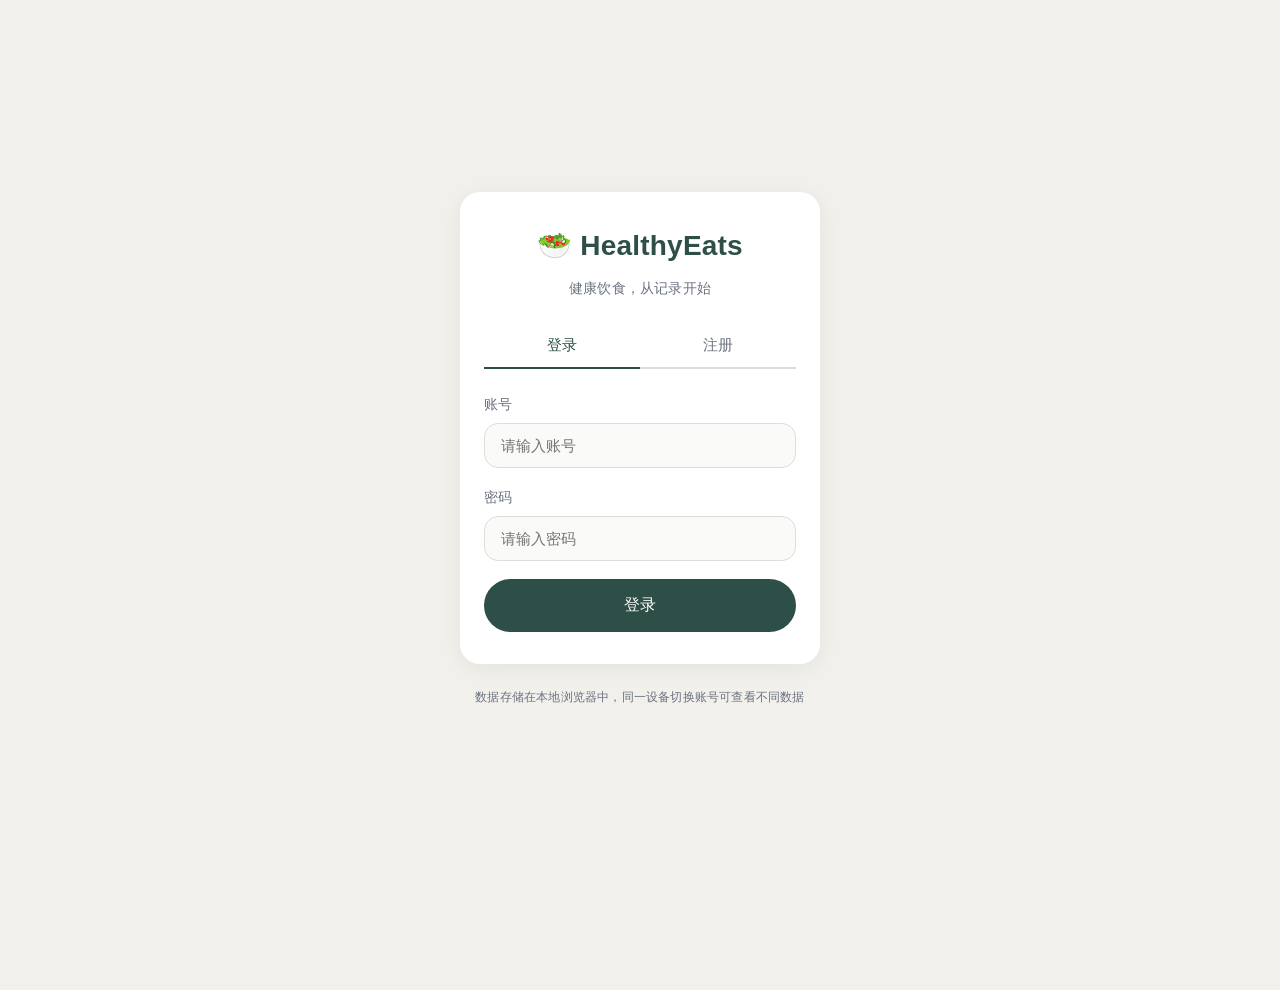
==== commit b325ae96: "feat: 账号系统 + 拍照自动识别 + 修复手机选图 - 新增登录/注册/登出账号系统（Auth模块） - 数据存储从设备号改为跟随账号（Storage._key 使用 username 前缀） " ====
--- a/camera.html
+++ b/camera.html
@@ -26,7 +26,7 @@
 <div id="panel-photo">
   <!-- 拍照区域 -->
   <div class="ai-photo-area" id="ai-photo-area">
-    <input type="file" accept="image/jpeg,image/png,image/heic,image/heif,image/webp" capture="environment" id="ai-camera-input" class="camera-input">
+    <input type="file" accept="image/*" id="ai-camera-input" class="camera-input">
     <div class="ai-photo-placeholder" id="ai-photo-placeholder">
       <div class="ai-photo-icon">📷</div>
       <div class="ai-photo-hint">拍照或选择图片，AI 自动识别食物</div>
@@ -36,7 +36,7 @@
       <img id="ai-preview-img" src="" alt="预览">
       <div class="ai-photo-actions">
         <button class="btn btn-secondary" onclick="document.getElementById('ai-camera-input').click()">重新选择</button>
-        <button class="btn btn-primary" id="btn-recognize" onclick="startRecognize()">🔍 开始识别</button>
+        <button class="btn btn-primary" id="btn-recognize" onclick="startRecognize()">🔄 重新识别</button>
       </div>
     </div>
   </div>
@@ -163,6 +163,9 @@
 <script src="js/app.js"></script>
 <script src="js/food-db.js"></script>
 <script>
+// ===== 登录检查 =====
+if (!Auth.requireLogin()) throw new Error('redirect');
+
 // ===== Tab 切换 =====
 function switchTab(tab) {
   document.getElementById('tab-photo').classList.toggle('active', tab === 'photo');
@@ -198,6 +201,8 @@
     // Reset results
     document.getElementById('ai-results').style.display = 'none';
     aiRecognizedData = null;
+    // 自动开始识别
+    startRecognize();
   } catch (err) {
     UI.showToast(err.message);
   }
--- a/css/style.css
+++ b/css/style.css
@@ -614,3 +614,60 @@
   gap: 12px;
   justify-content: center;
 }
+
+
+/* ===== Login Page ===== */
+.login-page {
+  min-height: 100vh;
+  background: var(--bg);
+  display: flex;
+  flex-direction: column;
+  align-items: center;
+  justify-content: center;
+  padding: 24px;
+}
+.login-card {
+  background: var(--card-white);
+  border-radius: var(--radius);
+  padding: 32px 24px;
+  box-shadow: var(--shadow);
+  width: 100%;
+  max-width: 360px;
+}
+.login-title {
+  font-size: 28px;
+  font-weight: 700;
+  text-align: center;
+  color: var(--primary);
+  margin-bottom: 8px;
+}
+.login-subtitle {
+  font-size: 14px;
+  color: var(--text-secondary);
+  text-align: center;
+  margin-bottom: 24px;
+}
+.login-tabs {
+  display: flex;
+  margin-bottom: 24px;
+  border-bottom: 2px solid var(--border);
+}
+.login-tab {
+  flex: 1;
+  padding: 12px;
+  text-align: center;
+  font-size: 15px;
+  font-weight: 500;
+  color: var(--text-secondary);
+  border: none;
+  background: none;
+  cursor: pointer;
+  border-bottom: 2px solid transparent;
+  margin-bottom: -2px;
+  min-height: 44px;
+  transition: all 0.2s;
+}
+.login-tab.active {
+  color: var(--primary);
+  border-bottom-color: var(--primary);
+}
